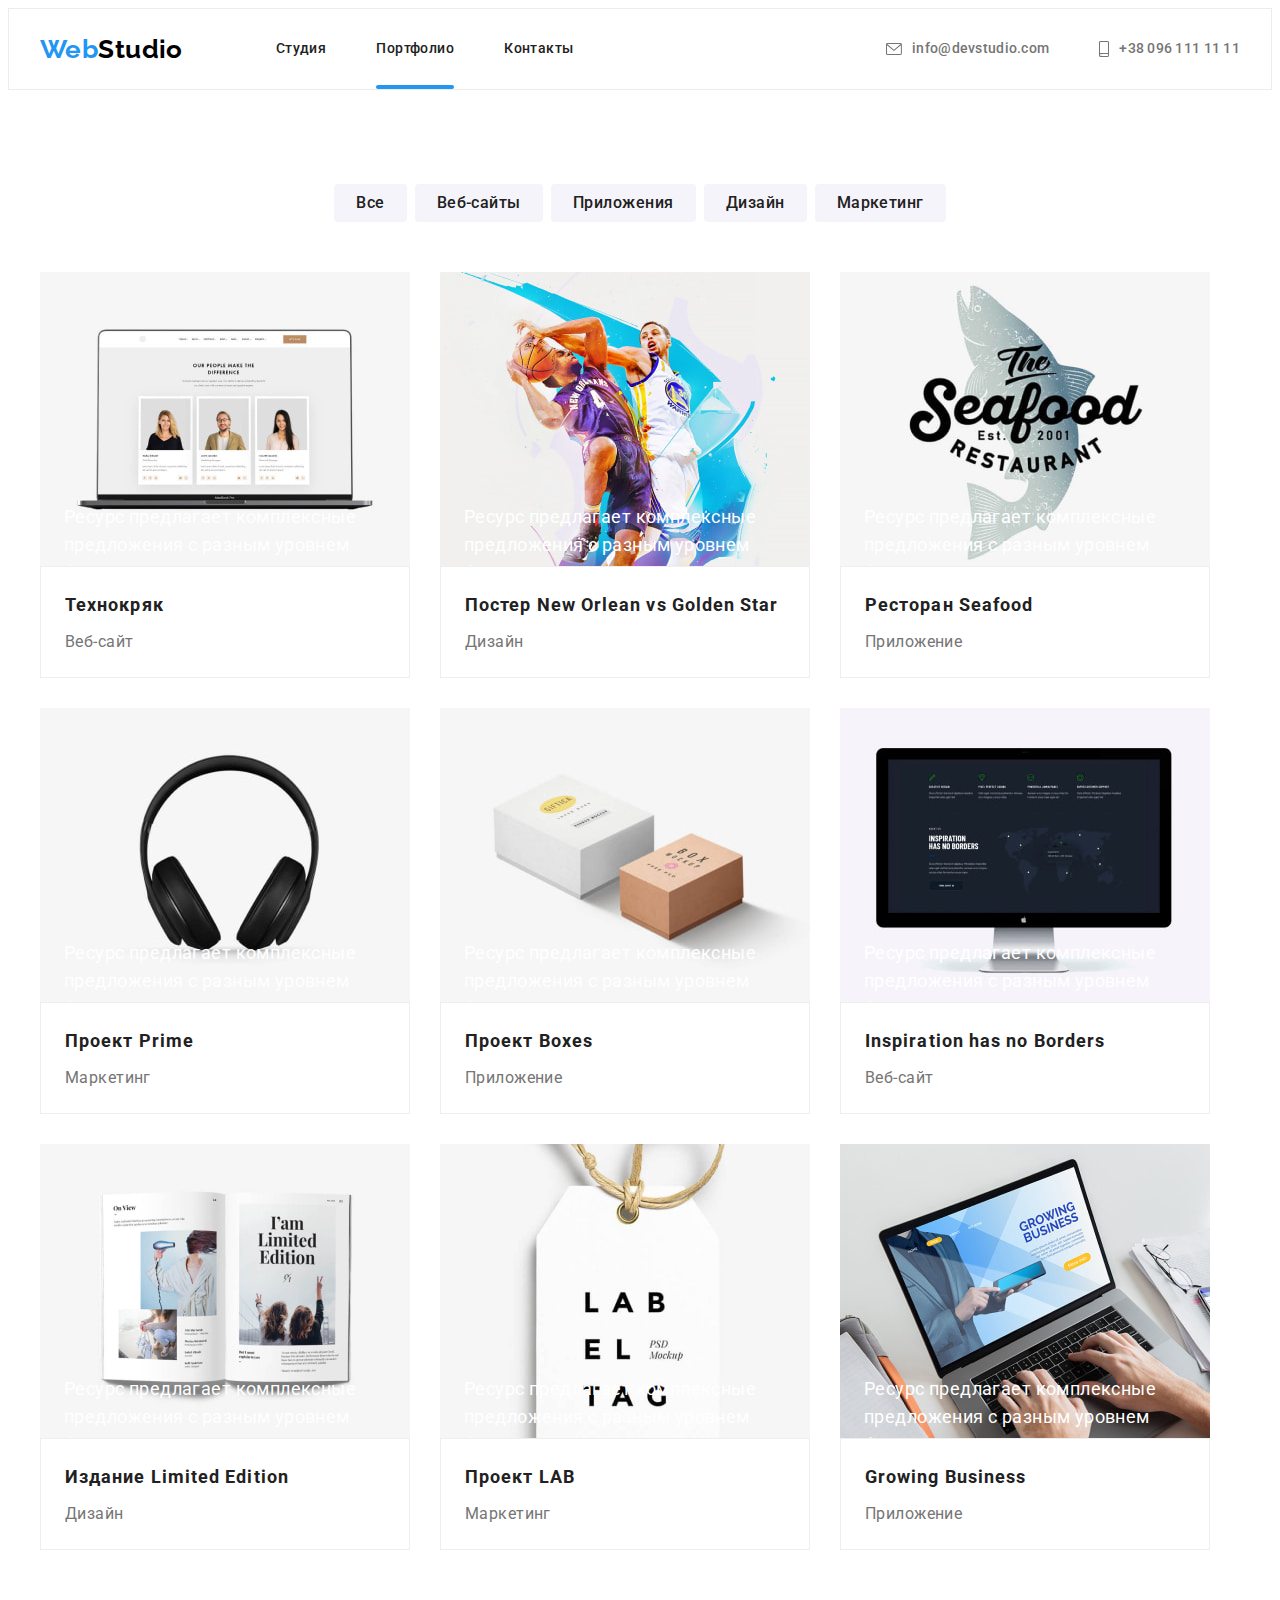
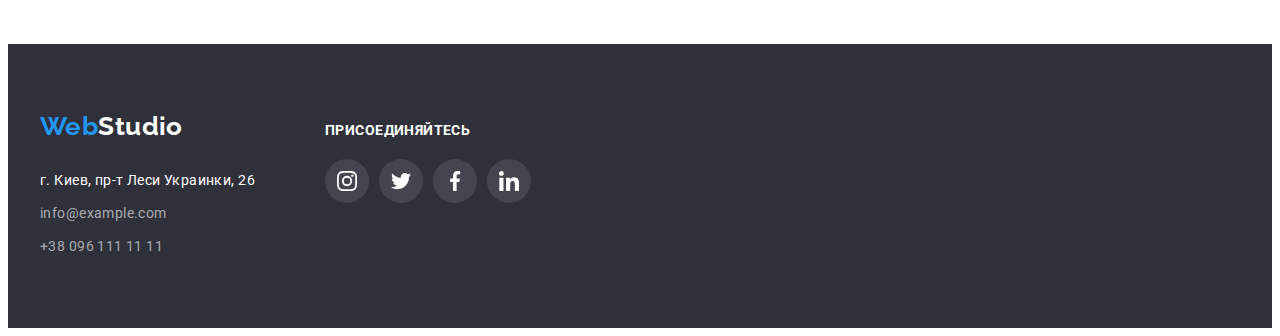
==== portfolio.html @ 394c17fc "Initial commit" ====
<!DOCTYPE html>
<html lang="ru">

<head>
    <meta charset="UTF-8">
    <meta http-equiv="X-UA-Compatible" content="IE=edge">
    <meta name="viewport" content="width=device-width, initial-scale=1.0">
    <title>Портфолио</title>

    <!--Projects fonts-->

    <link rel="preconnect" href="https://fonts.googleapis.com">
    <link rel="preconnect" href="https://fonts.gstatic.com" crossorigin>
    <link href="https://fonts.googleapis.com/css2?family=Raleway:wght@700&family=Roboto:wght@400;500;700;900&display=swap"
        rel="stylesheet">

    <!--Normalize-->

    <link rel="stylesheet" href="https://cdnjs.cloudflare.com/ajax/libs/modern-normalize/1.1.0/modern-normalize.min.css"
        integrity="sha512-wpPYUAdjBVSE4KJnH1VR1HeZfpl1ub8YT/NKx4PuQ5NmX2tKuGu6U/JRp5y+Y8XG2tV+wKQpNHVUX03MfMFn9Q=="
        crossorigin="anonymous" referrerpolicy="no-referrer" />

        <!--Custom styles-->

    <link rel="stylesheet" href="./css/styles.css">
</head>
<body>

<!--Шапка сайта-->

<header class="header">
    <div class="container header-container">
    <a class="logo" href="./index.html" lang="en"><span class="accent">Web</span>Studio</a>
    <nav class="nav">
    <ul class="list">
        <li class="item" > <a class="link" href="./index.html" >Студия</a></li>
        <li class="item" > <a class="link current" href="#">Портфолио</a></li>
        <li class="item" > <a class="link" href="#">Контакты</a></li>
    </ul>
    </nav>
    <div class="contact">
    <ul class="list">
        <li class="item"><a class="link current" href="mailto:info@devstudio.com"><svg class="icon" width="16" height="12">
                    <use href="./images/sprite.svg#envelope"></use>
                </svg>info@devstudio.com</a></li>
        <li class="item"><a class="link" href="tel:+380961111111 "><svg class="icon" width="10" height="16">
                    <use href="./images/sprite.svg#smartphone"></use>
                </svg>+38 096 111 11 11</a>
        </li>
    </ul>
    </div>
    </div>
  </header>

<main>

<section class="works section">
    <div class="container">
        <h1 class="visually-hidden">Наши работы</h1>
        <ul class="filter">
            <li class="item"><button class="btn" type="button">Все</button></li>
            <li class="item" ><button class="btn" type="button">Веб-сайты</button></li>
            <li class="item"><button class="btn" type="button">Приложения</button></li>
            <li class="item"><button class="btn" type="button">Дизайн</button></li>
            <li class="item"><button class="btn" type="button">Маркетинг</button></li>
        </ul>
    
        <h2 class="visually-hidden">Примеры работ</h2>
        <ul class="work list">
            <li class="item project">
                <a><div class="project-thumb">
                <img src="./images/projects/project-1.jpg" 
                alt="Фото трех сотрудников" 
                width="370" height="294">
                <div class="project-overlay">
                <div class="project-text">
                    <p>Ресурс предлагает комплексные предложения с разным 
                    уровнем функционала и сервисов. Все это позволит 
                    посетителю получить исчерпывающие сведения
                     о компании или частном лице.</p>
                </div>
                </div>
                </div>
                <div class="card">
                    <h3 class="title">Технокряк</h3>
                    <p class="text" lang="en">Веб-сайт</p>
                </div>
                 </a>
                 </li>
            <li class="item project">
                <a><div class="project-thumb">
                    <img src="./images/projects/project-2.jpg" 
                    alt="Постер два футболиста" 
                    width="370" height="294">
                <div class="project-overlay">
                    <div class="project-text">
                        <p>Ресурс предлагает комплексные предложения с разным
                            уровнем функционала и сервисов. Все это позволит
                            посетителю получить исчерпывающие сведения
                            о компании или частном лице.</p>
                </div>
                </div>
                </div>
                    <div class="card" >
                    <h3 class="title">Постер <span lang="en">New Orlean vs Golden Star</span></h3>
                    <p class="text">Дизайн</p>
                </div>
            </a>
            </li>
            <li class="item project" >
                <a> <div class="project-thumb">
                    <img src="./images/projects/project-3.jpg" alt="Название ресторана на рыбе" width="370" height="294">
                <div class="project-overlay">
                    <div class="project-text">
                        <p>Ресурс предлагает комплексные предложения с разным
                            уровнем функционала и сервисов. Все это позволит
                            посетителю получить исчерпывающие сведения
                            о компании или частном лице.</p>
                    </div>
                </div>
                </div>
                <div class="card">
                    <h3 class="title">Ресторан <span lang="en">Seafood</span></h3>
                    <p class="text">Приложение</p>
                </div>
                </a>
            </li>
            <li class="item project" >
                <a> <div class="project-thumb">
                    <img src="./images/projects/project-4.jpg" alt="Наушники" width="370" height="294">
                <div class="project-overlay">
                    <div class="project-text">
                        <p>Ресурс предлагает комплексные предложения с разным
                            уровнем функционала и сервисов. Все это позволит
                            посетителю получить исчерпывающие сведения
                            о компании или частном лице.</p>
                    </div>
                </div>
                </div>
                    <div class="card">
                    <h3 class="title">Проект <span lang="en">Prime</span></h3>
                    <p class="text">Маркетинг</p>
                </div>
                </a>
            </li>
            <li class="item project">
                <a> <div class="project-thumb">
                    <img src="./images/projects/project-5.jpg" alt="Две коробки" width="370" height="294">
                <div class="project-overlay">
                    <div class="project-text">
                        <p>Ресурс предлагает комплексные предложения с разным
                            уровнем функционала и сервисов. Все это позволит
                            посетителю получить исчерпывающие сведения
                            о компании или частном лице.</p>
                    </div>
                </div>
                </div>
                <div class="card">
                    <h3 class="title">Проект <span lang="en">Boxes</span></h3>
                    <p class="text">Приложение</p>
                </div>
                </a>
            </li>
        
            <li class="item project">
                <a> <div class="project-thumb">
                    <img src="./images/projects/project-6.jpg" alt="Монитор" width="370" height="294">
                <div class="project-overlay">
                    <div class="project-text">
                        <p>Ресурс предлагает комплексные предложения с разным
                            уровнем функционала и сервисов. Все это позволит
                            посетителю получить исчерпывающие сведения
                            о компании или частном лице.</p>
                    </div>
                </div>
                </div>
                <div class="card">
                    <h3 class="title" lang="en">Inspiration has no Borders</h3>
                    <p class="text">Веб-сайт</p>
                </div>
                </a>
            </li>
            <li class="item project">
                <a> <div class="project-thumb">
                    <img src="./images/projects/project-7.jpg" alt="Журнал" width="370" height="294">
                <div class="project-overlay">
                    <div class="project-text">
                        <p>Ресурс предлагает комплексные предложения с разным
                            уровнем функционала и сервисов. Все это позволит
                            посетителю получить исчерпывающие сведения
                            о компании или частном лице.</p>
                    </div>
                </div>
                </div>
                    <div class="card">
                    <h3 class="title">Издание <span lang="en">Limited Edition</span></h3>
                    <p class="text" lang="en">Дизайн</p>
                </div>
                </a>
            </li>
            <li class="item project">
                <a> <div class="project-thumb">
                    <img src="./images/projects/project-8.jpg" alt="Рекламная надпись" width="370" height="294">
                <div class="project-overlay">
                    <div class="project-text">
                        <p>Ресурс предлагает комплексные предложения с разным
                            уровнем функционала и сервисов. Все это позволит
                            посетителю получить исчерпывающие сведения
                            о компании или частном лице.</p>
                    </div>
                </div>
                </div>
                <div class="card">
                    <h3 class="title">Проект <span lang="en">LAB</span></h3>
                    <p class="text">Маркетинг</p>
                </div>
                </a>
            </li>
            <li class="item project">
                <a> <div class="project-thumb">
                    <img src="./images/projects/project-9.jpg" 
                    alt="Ноутбук" width="370" height="294">
                <div class="project-overlay">
                <div class="project-text">
                        <p>Ресурс предлагает комплексные предложения с разным
                            уровнем функционала и сервисов. Все это позволит
                            посетителю получить исчерпывающие сведения
                            о компании или частном лице.</p>
                </div>
                </div>
                </div>
                <div class="card">
                    <h3 class="title" lang="en">Growing Business</h3>
                    <p class="text">Приложение</p>
                </div>
                </a>
            </li>
        </ul>

</div>
</section>


</main>

<footer class="footer">
    <div class="container">
        <div class="adres">
            <a class="logo" href="./index.html" lang="en"><span class="logoaccent">Web</span>Studio</a>
            <ul class="list">
                <li class="item">
                    <p class="adres-item">г. Киев, пр-т Леси Украинки, 26</p>
                </li>
                <li class="item"><a class="link" href="mailto:info@example.com">info@example.com</a></li>
                <li class="item"><a class="link" href="tel:+380961111111 ">+38 096 111 11 11</a>
            </ul>
        </div>
        <div class="social-icon">
            <h3 class="title">Присоединяйтесь</h3>
            <ul class="socials list">
                <li class="socials-item">
                    <a class="socials-link link" href="" target="_blank" rel="noopener noreferrer"
                        aria-label="иконка Instagram">
                        <svg class="socials-icon" width="20" height="20">
                            <use href="images/sprite.svg#instagram"></use>
                        </svg>
                    </a>
                </li>
                <li class="socials-item">
                    <a class="socials-link link" href="" target="_blank" rel="noopener noreferrer"
                        aria-label="иконка Twitter">
                        <svg class="socials-icon" width="20" height="20">
                            <use href="./images/sprite.svg#twitter"></use>
                        </svg>
                    </a>
                </li>
                <li class="socials-item">
                    <a class="socials-link link" href="" target="_blank" rel="noopener noreferrer"
                        aria-label="иконка Facebook">
                        <svg class="socials-icon" width="20" height="20">
                            <use href="./images/sprite.svg#facebook"></use>
                        </svg>
                    </a>
                </li>
                <li class="socials-item">
                    <a class="socials-link link" href="" target="_blank" rel="noopener noreferrer"
                        aria-label="иконка Linkedin">
                        <svg class="socials-icon" width="20" height="20">
                            <use href="./images/sprite.svg#linkedin"></use>
                        </svg>
                    </a>
                </li>
            </ul>
        </div>
    </div>
</footer>
</body>
</html>
---- css/styles.css ----
:root {
--card-set-gap: 30px;
--member-shadow: 0px 1px 3px rgba(0, 0, 0, 0.12),
                0px 1px 1px rgba(0, 0, 0, 0.14),
                0px 2px 1px rgba(0, 0, 0, 0.2);
--card-shadow: 0px 1px 1px rgba(0, 0, 0, 0.12), 
                0px 4px 4px rgba(0, 0, 0, 0.06), 
                1px 4px 6px rgba(0, 0, 0, 0.16);
--filter-btn-shadow: 0px 3px 1px rgba(0, 0, 0, 0.1), 
                   0px 1px 2px rgba(0, 0, 0, 0.08), 
                   0px 2px 2px rgba(0, 0, 0, 0.12);
    
    /*font*/
    --main-font: 'Roboto', sans-serif;
    --secondary-font: 'Raleway', sans-serif;

    --header-border-cl: #ECECEC;

    /*text-colors*/
    --secondary-txt-cl: #212121;
    --main-txt-cl: #757575;
    --accent-txt-cl: #FFFF;
    --logo-cl: #000000;
    --accent-cl: #2196F3;
    --transparent-cl:rgba(255, 255, 255, 0.6);
    --icons-cl: #AFB1B8;
    --social-cl: #C4C4C4;

    /*background-colors*/
    --main-bg-cl: #FFFFFF;
    --secondary-bg-cl: #F5F4FA;
    --dark-bg-cl: #2F303A;
    --btn-bg-cl: #188CE8;
    --grey-bg-cl: #E5E5E5;
    --card-border-cl: #EEEEEE;
    --overlay-bg-cl: rgba(33, 150, 243, 0.9);

    /* grid items */
        --items: 4;


    /*animations*/
    --fast-anim: 250ms;
    --timing-function: cubic-bezier(0.4, 0, 0.2, 1);
        
    }

body {
    font-family: var(--main-font);
    font-size: 14px;
    line-height: 1.71;
    letter-spacing: 0.03em;
    color: var(--main-txt-cl);
}

.visually-hidden {
    position: absolute;
    white-space: nowrap;
    width: 1px;
    height: 1px;
    overflow: hidden;
    border: 0;
    padding: 0;
    clip: rect(0 0 0 0);
    clip-path: inset(50%);
    margin: -1px;
}

.container {
    /*outline: 1px solid red;*/
    width: 1200px;
    padding-left: 15px;
    padding-right: 15px;
    margin-left: auto;
    margin-right: auto;
}

h1,
h2,
h3,
h4,
h5,
h6,
p {
    margin: 0;
}


img{
    display: block;
    max-width: 100%;
    height: auto;
}

.section {
           padding-top: 94px;
           padding-bottom: 94px;
}


.link {
    text-decoration: none;
    color: currentColor;
    transition: background-color var(--fast-anim) var(--timing-function),
    color var(--fast-anim) var(--timing-function);
}

.list {
    list-style: none;
    padding: 0;
    margin: 0;
}

.btn {
    font-family: inherit;
    text-align: center;
    align-items: center;
    cursor: pointer;
    color: var(--secondary-txt-cl);
    transition: background-color var(--fast-anim) var(--timing-function),
    color var(--fast-anim) var(--timing-function);
    
}

    /*logo*/

.accent {
    color: var(--accent-cl);
}

/*
============================
| Header section
============================
*/

/*Logo*/

.header {
border: 1px solid var(--header-border-cl);
}
.header .container {
    display: flex;
    align-items: center; 
}

.header .logo,.footer .logo {
    font-family: 'Raleway', sans-serif;
    font-size: 26px;
    font-weight: bold;
    text-decoration: none;
    color: var(--logo-cl);
}

.header .logo {
    margin-right: 93px;
}

    /*Navigation*/

.nav .list{
    display: flex;
    align-items: center;
}

.nav .item{
    margin-right: 50px;

    color: var(--secondary-txt-cl);
    
    font-weight: 500;
    font-size: 14px;
    line-height: 1.14;
    text-decoration: none;
}

.nav .item:last-child {
    margin-right: 0;
}

.nav .link {
    position: relative;
    display: block;
    padding-top: 32px;
    padding-bottom: 32px;
}

.nav .link.current::after{
    position: absolute;
    bottom: 0;
    left: 0;
    content: '';
    display: block;
    width: 100%;
    height: 4px;
    border-radius: 2px;
    background-color: var(--accent-cl);
}

/*Studio header icons*/  

.contact .icon {
    margin-right: 10px;
    fill: currentColor;
}

.header .contact {
    margin-left: auto;   
}

.contact .list{
    display: flex;
    align-items: center;
    
}

.contact .item {
    display: block;
    font-weight: 500;
    font-size: 14px;
    line-height: 1.14;
    letter-spacing: 0.02em;
}

.contact .item:first-child {
    margin-right: 50px;
}

.contact .link {
padding-top: 32px;
padding-bottom: 32px;
display: flex;
align-items: center;
}

.nav .link:hover,
.nav .link:focus,
.contact .link:hover,
.contact .link:focus
 {
color: var(--accent-cl);
}

.nav .link:current,
.contact .link:current {
    color: var(--accent-cl);
}
/*
============================
| Hero section
============================
*/
.hero-container {
    padding-top: 200px;
    padding-bottom: 200px;
    max-width: 1600px;
    height: 600px;
    margin-left: auto;
    margin-right: auto;
    background-color: var(--social-cl);
    background-image: linear-gradient(to right, rgba(47, 48, 58, 0.4), rgba(47, 48, 58, 0.4)), url(../images/geroy-fon.jpg);
    background-repeat: no-repeat;
    background-position: center;
    background-size:cover ;
}

.hero .title { 
    padding-left: 452px;
    padding-right: 452px;
    margin-bottom: 30px;
    font-weight: 900;
    font-size: 44px;
    line-height: 1.36;
    text-align: center;
    color: var(--accent-txt-cl);
    letter-spacing: 0.06em;
    text-transform: uppercase;
}

.hero-btn {
display: block;
margin-top: 0;

margin-right: auto;
margin-left: auto;
padding: 10px 32px;

background-color: var(--accent-cl);
font-weight: 700;
font-size: 16px;
line-height: 1.88;
letter-spacing: 0.06em;
color: var(--accent-txt-cl);
border: 1px solid var(--btn-bg);
border-radius: 4px;
}

.hero-btn:hover,
.hero-btn:focus {
    color: var(--accent-txt-cl);
    background-color: var(--btn-bg-cl);
}

/**
  |============================
  | modal form
  |============================
*/
.backdrop{
    position: fixed;
    top: 0;
    left: 0;
    width: 100%;
    height: 100%;
    background-color: rgba(0, 0, 0, 0.3);
    transition: opacity var(--fast-anim), visibility var(--fast-anim);
}

.backdrop.is-hidden {
    opacity: 0;
    visibility: hidden;
    pointer-events: none;
}

.modal-wrapper{
    position: absolute;
    top: 50%;
    left: 50%;
    transform: translate(-50%,-50%);
    width: 528px;
    height: 581px;
    background-color: var(--main-bg-cl);
    transition: transform 300ms ease-in-out 200ms, opacity 300ms ease-in-out 200ms;
     
}

/* початковий стан елемента перед анімацією */
.backdrop.is-hidden .modal-wrapper {
    transform: translate(-50%, -50%) scale(0.4);
    opacity: 0;
}

/* кінцевий стан елемента після анімації */
.backdrop .modal-wrapper {
    transform: translate(-50%, -50%) scale(1);
    opacity: 1;
}

.modal-btn{
    position: absolute;
    padding: 0;
    display: flex;
    align-items: center;
    justify-content: center;
    top: 10px;
    right: 10px;
    width: 30px;
    height: 30px;
    border-radius: 50%;
    border:1px solid rgba(0, 0, 0, 0.1);
    cursor: pointer;
    background-color: transparent;
}

/*
============================
| Feature section
============================
*/

.feature .list {
    display: flex; 
    flex-wrap: wrap;
    gap: var(--card-set-gap);
  }

.feature .item {
    flex-basis: calc((100% - var(--card-set-gap) * (var(--items) - 1)) / var(--items));
}

.picture {
    background-color: var(--secondary-bg-cl);
    width: 270px;
    height: 120px;
    display: flex;
    align-items: center;
    justify-content: center;
    margin-bottom: 30px;
}

.feature .title {
margin-bottom: 10px;
color: var(--secondary-txt-cl);
font-weight: 700;
font-size: 14px;
line-height: 1.14;
text-transform: uppercase;
}

.feature p {
text-align: left;
}

/*
============================
| Gallery work section
============================
*/

.gallery {
    padding-top: 0;
}

.section-title {
    margin-bottom: 50px;
    font-weight: 700;
    font-size: 36px;
    line-height: 1.17;
    text-align: center;
    color: var(--secondary-txt-cl);
}

.gallery .list{
    display: flex;
    flex-wrap: wrap;
    gap: var(--card-set-gap);
}

.gallery-item {
    position: relative;
    overflow: hidden;
    --items:3;
    flex-basis: calc((100% - var(--card-set-gap) * (var(--items) - 1)) / var(--items));
}

.gallery-item::before {
position: absolute;
bottom: 0;
right: 0;
content: '';
display: flex;
align-items: center;
justify-content: center;
width: 100%;
height:70px;
background-color: rgba(47, 48, 58, 0.8);
}


.gallery-paragraph {
    position: absolute;
    bottom: 0;
    right: 0;
    padding-top: 27px;
    padding-bottom: 27px;
    padding-right: 82px;
    text-transform: uppercase;
    font-weight: 700;
    line-height: 1.14;
   
    color: var(--main-bg-cl);
}
   
/*
============================
| Team section
============================
*/

.team {
background-color: var(--secondary-bg-cl);
}

.team-list {
padding: 0;
margin: 0;
display: flex;
flex-wrap: wrap;
gap: var(--card-set-gap);
}

.team .item {
flex-basis: calc((100% - var(--card-set-gap) * (var(--items) - 1)) / var(--items));
}

.member .title {
margin-top: 30px;
margin-bottom: 10px;
color: var(--secondary-txt-cl);
font-weight: 500;
font-size: 16px;
line-height: 1.19;
text-align: center;
}

.member .text {
text-align: center;
font-size: 16px;
line-height: 1.19;
margin-bottom: 16px;
}

.team .member {
    background-color: var(--main-bg-cl);
    box-shadow: var(--member-shadow);
    border-radius: 0px 0px 4px 4px;
    overflow: hidden;
}

/* Social icons */

.socials {
    display: flex;
    justify-content: center;
    align-items: center;
    margin-bottom: 30px;
}

.socials-item:not(:last-child) {
    margin-right: 10px;
}

.socials-link {
    display: flex;
    align-items: center;
    justify-content: center;
    width: 44px;
    height: 44px;
    background-color: var(--main-bg-cl);
    color: var(--icons-cl);
    border-radius: 50%;
}

.socials-link:hover,
.socials-link:focus {
    color: var(--main-bg-cl);
    background-color: var(--accent-cl);
}

.socials-icon {
    fill: currentColor;
}

/* Clients icons */

.clients {
    
    padding: 0;
    display: flex;
    flex-wrap: wrap;
    gap: var(--card-set-gap);
}

.clients-item {
    --items: 6;
    flex-basis: calc((100% - var(--card-set-gap) * (var(--items) - 1)) / var(--items));
    
}

.clients-link {
    display: flex;
    align-items: center;
    justify-content: center;
    width: 170px;
    height: 92px;
    border: 1px solid var(--icons-cl);
    border-radius: 4px;
    transition: border-color var(--fast-anim) var(--timing-function);
    
}
   
.clients-link:hover {
    border-color: var(--accent-cl);
}

.clients-icon {
   fill: var(--icons-cl);
   transition: fill var(--fast-anim) var(--timing-function);
}


.clients-link:hover .clients-icon,
.clients-link:focus .clients-icon
{
    fill: var(--accent-cl);
}

/*============================
| Portfolio page
============================
*/

/*Portfolio filter button*/

.filter{
    list-style: none;
    margin: 0;
    margin-bottom: 50px;
    padding: 0;
    display: flex;
    align-items: center;
    justify-content: center;
}

.filter .item {
margin-right: 8px;
}

.filter .item:last-child {
    margin-right: 0;}

.filter .item:hover,
.filter .item:focus {
    box-shadow: var(--filter-btn-shadow);
}

.filter .btn {
    padding: 6px 22px;
    border: none;
    border-radius: 4px;
    background-color: var(--secondary-bg-cl);
    font-weight: 500;
    font-size: 16px;
    line-height: 1.62;
    font-family: 'Roboto';
    font-style: normal;
    font-weight: 500;
    font-size: 16px;
    line-height: 26px;
    text-align: center;
    letter-spacing: 0.03em;
    color: #212121;
}

.filter .btn:hover,
.filter .btn:focus {
    color: var(--accent-txt-cl);
    background-color: var(--accent-cl);
}

    /*Ourwork*/


.work {
    padding: 0;
    margin: 0;
    list-style: none;
        display: flex;
    flex-wrap: wrap;
    gap: var(--card-set-gap);
}

.work.item {
    --items: 9;
    flex-basis: calc((100% - var(--card-set-gap) * (var(--items) - 1)) / var(--items));
}

.project-thumb {
    position: relative;
    overflow: hidden;
}

.project-overlay {
    position: absolute;
    top: 0;
    left: 0;
    width: 100%;
    height: 100%;
    background: var(--overlay-bg-cl);
    transform: translateY(100%);
    transition: transform var(--fast-anim) var(--timing-function);
}

.project:hover .project-overlay{
    transform: translateY(0);
}

.project-text {
position: absolute;
bottom: 0;
padding: 63px 24px;
width: 100%;
height: 100%;
font-weight: 400;
font-size: 18px;
line-height: 1.56;
color: var(--main-bg-cl);
}

.work .item:hover,
.work .item:focus {
box-shadow: var(--card-shadow);
}

.card {
    padding: 20px 24px;
    border: 1px solid var(--card-border-cl);
}

.card .title {
    margin-bottom: 4px;

    color: var(--secondary-txt-cl);
    font-weight: 700;
    font-size: 18px;
    line-height: 2;
    letter-spacing: 0.06em;
}

.card .text {
    font-size: 16px;
    line-height:1.88;
}

/*
============================
| Footer section
============================
*/

.footer{
    background-color: var(--dark-bg-cl);
    color: var(--accent-txt-cl);
    padding-top: 60px;
    padding-bottom: 60px;
}

.footer .container{
    display: flex;
    justify-content: flex-start;
    align-items: baseline;
}

.adres .list{
margin-top: 20px;
}

.footer .logo {
color: var(--accent-txt-cl);
}

.logoaccent{
color: var(--accent-cl)
}

.adres-item {
    color: var(--main-bg-cl);
    margin-bottom: 9px;
    transition: color var(--fast-anim) var(--timing-function);
}
.adres .item {
margin-bottom: 9px;
color: var(--transparent-cl);
}

.footer .item:hover,
.footer .item:focus {
    color: var(--accent-cl);
}

.adres-item:hover,
.adres-item:focus {
    color: var(--accent-cl);
}

.social-icon{
 margin-left: 70px;   
}

.social-icon .title{

    margin-bottom: 20px;
    text-align: left;
    text-transform: uppercase;
    font-weight: 700;
    font-size: 14px;
    line-height: 1.14;
}

.social-icon .link {
    background-color: rgba(255, 255, 255, 0.1);
    color: var(--main-bg-cl);
}

.social-icon .link:hover,
.social-icon .link:focus {
    background-color: var(--accent-cl);
}
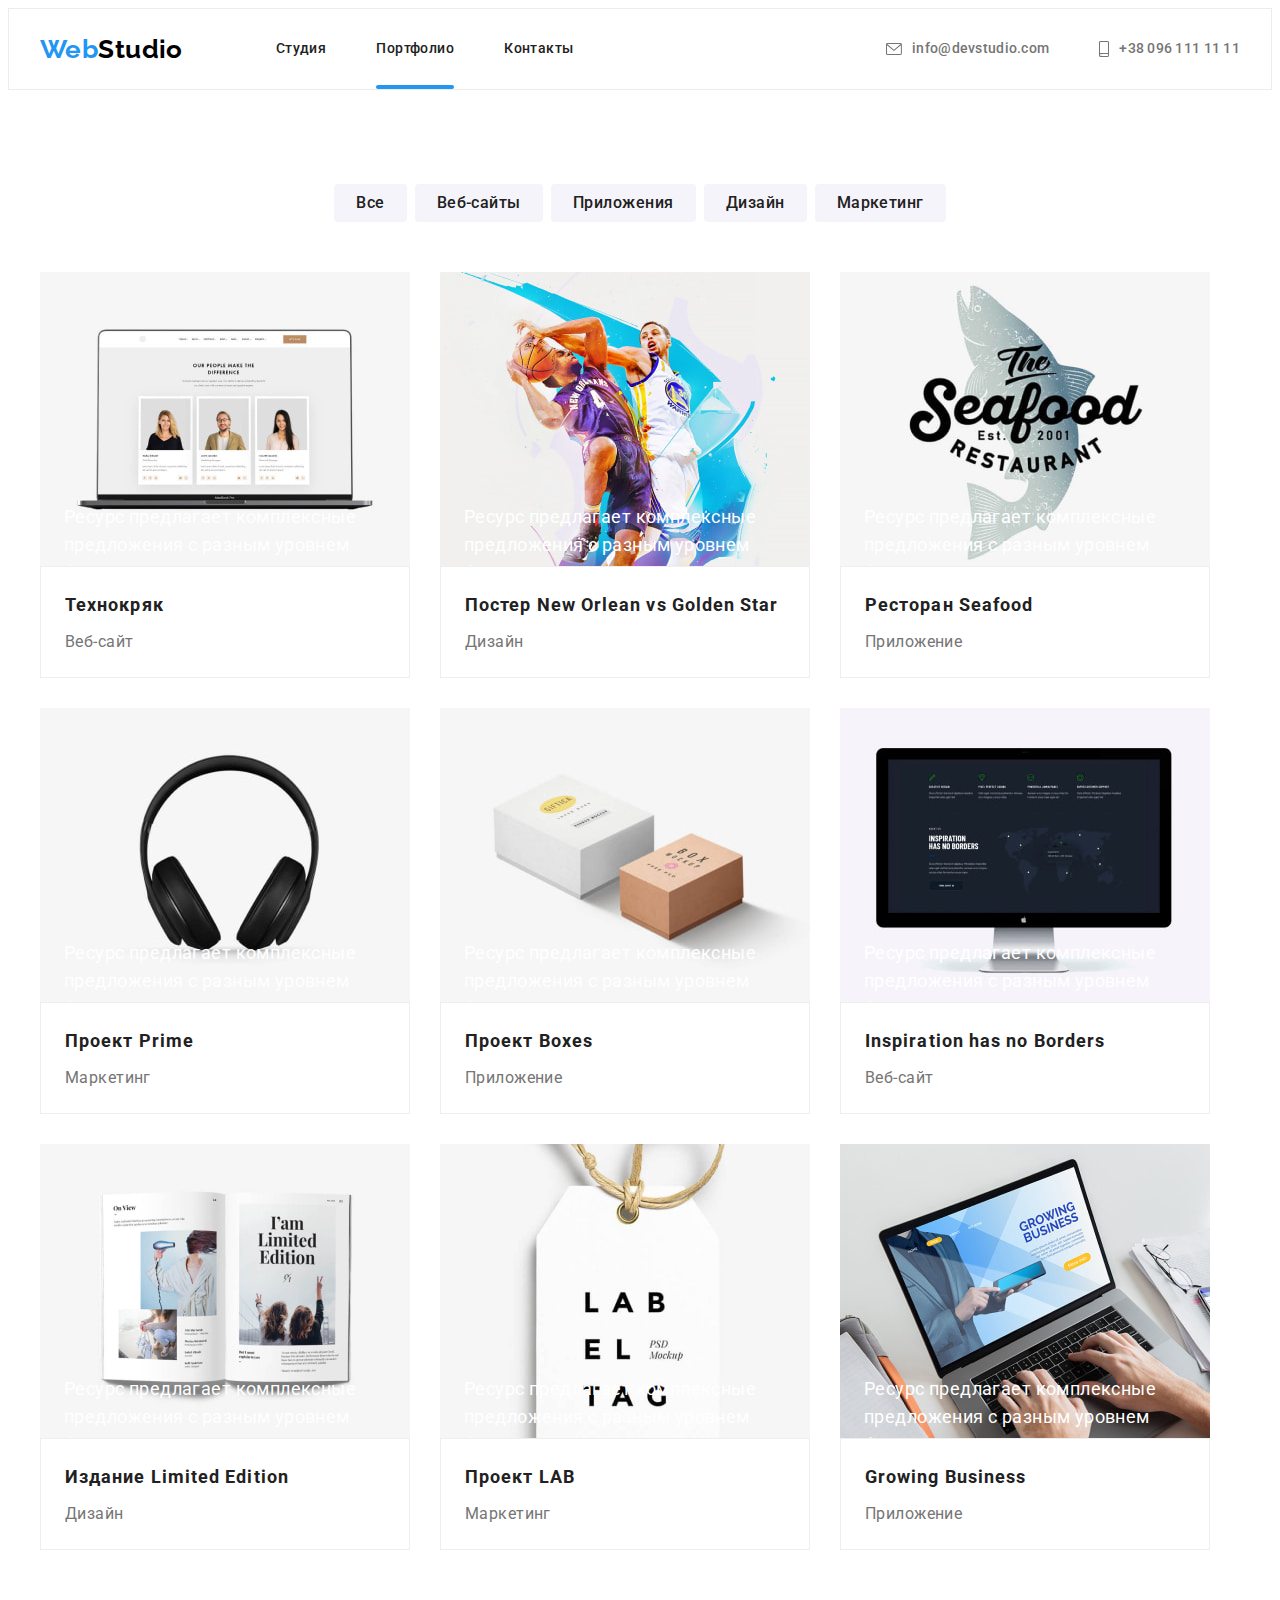
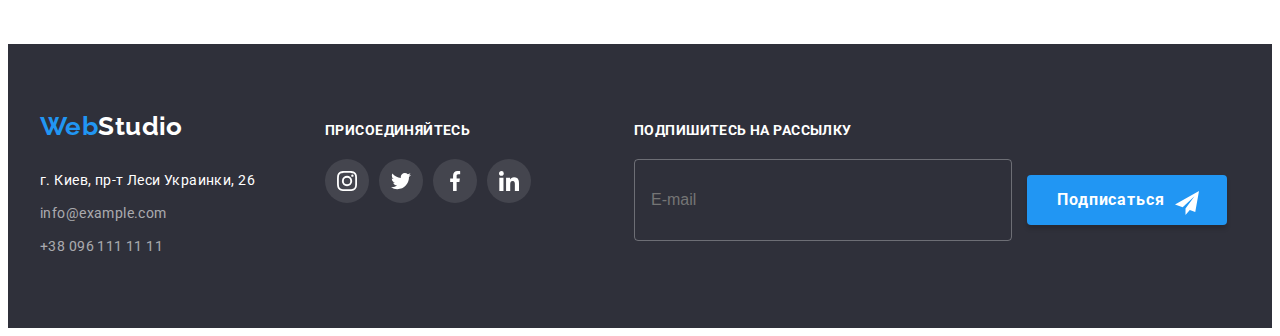
==== commit ea875130: "finished hw6" ====
--- a/portfolio.html
+++ b/portfolio.html
@@ -292,6 +292,22 @@
                 </li>
             </ul>
         </div>
+
+<!--Подписка на рассылку-->
+
+<div class="subscribe">
+    <h3 class="title">Подпишитесь на рассылку</h3>
+    <form class="subscribe-form" name="subscribe-form">
+        <input class="form-input" type="email" name="mail" id="mail" placeholder="E-mail">
+        <button class="btn" type="submit"><span>Подписаться</span><svg class="form-subscribe-icon" width="24"
+                height="24">
+                <use href="./images/icons.svg#icon-send"></use>
+            </svg>
+        </button>
+    </form>
+
+</div>
+
     </div>
 </footer>
 </body>
--- a/css/styles.css
+++ b/css/styles.css
@@ -326,12 +326,12 @@
     position: absolute;
     top: 50%;
     left: 50%;
+    padding: 40px;
+
     transform: translate(-50%,-50%);
     width: 528px;
-    height: 581px;
     background-color: var(--main-bg-cl);
     transition: transform 300ms ease-in-out 200ms, opacity 300ms ease-in-out 200ms;
-     
 }
 
 /* початковий стан елемента перед анімацією */
@@ -346,7 +346,7 @@
     opacity: 1;
 }
 
-.modal-btn{
+.modal-btn {
     position: absolute;
     padding: 0;
     display: flex;
@@ -360,6 +360,265 @@
     border:1px solid rgba(0, 0, 0, 0.1);
     cursor: pointer;
     background-color: transparent;
+    transition: fill var(--fast-anim) var(--timing-function);
+}
+
+.modal-btn:hover {
+fill: var(--accent-cl)
+}
+
+/* modal form */
+
+.form-title {
+    display: block;
+    font-weight: 700;
+    font-size: 20px;
+    line-height: 1.15;
+    text-align: center;
+    color: var(--secondary-txt-cl);
+    margin-bottom: 12px;
+}
+
+.form-modal-group,
+.form-message-group
+.form-pay-type,
+.form-policy-group {
+    display: block;
+    margin-bottom: 10px;
+}
+
+.form-modal-group {
+    position: relative;
+}
+
+.form-modal-label {
+    position: relative;
+    display: inline-block;
+    font-size: 14px;
+}
+
+.form-modal-label:before {
+    content: "\002A";
+    position: absolute;
+    top: 0;
+    right: -12px;
+    color: var(--accent-txt-cl);
+}
+
+.form-modal-input {
+    width: 100%;
+    padding: 12px 40px;
+
+    border-radius: 4px;
+    border: 1px solid rgba(33, 33, 33, 0.2);
+    outline: transparent;
+    transition: fill var(--fast-anim) var(--timing-function), 
+    border var(--fast-anim) var(--timing-function);
+}
+
+.form-modal-icon {
+    position: absolute;
+    bottom: 12px;
+    left: 10px;
+
+    fill: var(--secondary-txt-cl);
+    transition: fill var(--fast-anim) 
+    var(--timing-function);
+}
+
+.form-modal-input:valid:not(:placeholder-shown)~.form-modal-icon {
+    fill: #69e883;
+}
+
+.form-modal-input:focus~.form-modal-icon {
+    fill: var(--accent-cl);
+}
+
+.form-modal-input:focus
+
+{    border: 1px solid var(--accent-cl);
+    }
+
+ .form-modal-icon:focus .form-modal-input
+ {
+     fill: var(--accent-cl);
+ }
+
+.form-modal-input:invalid:not(:placeholder-shown)~.form-modal-icon {
+    fill: #e22f37;
+}
+
+.warning,
+.error {
+    position: absolute;
+    bottom: -22px;
+    left: 10px;
+
+    width: 90%;
+    display: flex;
+    align-items: center;
+    justify-content: center;
+
+    font-size: 10px;
+    letter-spacing: -0.6em;
+    opacity: 0;
+    transition: 400ms ease-out 100ms;
+}
+
+.error {
+    color: #e22f37;
+}
+
+.warning {
+    color: #ffc039;
+}
+
+.form-modal-input:focus~.warning,
+.form-modal-input:focus~.warning-icon {
+    letter-spacing: 0.01em;
+    opacity: 1;
+    transform: scale(1);
+    
+}
+
+.form-modal-input:not(:placeholder-shown)~.warning,
+.form-modal-input:not(:placeholder-shown)~.warning-icon {
+    opacity: 0;
+}
+
+.form-modal-input:invalid:not(:placeholder-shown) {
+    border-color: #e22f37;
+}
+
+.form-modal-input:valid:not(:placeholder-shown) {
+    border-color: #69e883;
+}
+
+.form-modal-input:invalid:not(:placeholder-shown)~.error,
+.form-modal-input:invalid:not(:placeholder-shown)~.error-icon {
+    letter-spacing: 0.01em;
+    opacity: 1;
+    transform: scale(1);
+}
+
+.warning-icon,
+.error-icon {
+    position: absolute;
+    right: 10px;
+    bottom: 12px;
+    display: inline-flex;
+    fill: currentColor;
+    opacity: 0;
+    transform: scale(0.3);
+
+    transition: opacity 300ms ease-in-out 100ms, transform 300ms ease-in-out 100ms;
+}
+
+.error-icon {
+    fill: #e22f37;
+}
+
+.warning-icon {
+    fill: #ffc039;
+}
+
+.form-message {
+    width: 100%;
+    padding: 12px 16px;
+    
+    outline: transparent;
+    resize: none;
+
+    border-radius: 4px;
+    border: 1px solid rgba(33, 33, 33, 0.2);
+
+    font-size: 14px;
+    line-height: 1.14;
+    letter-spacing: 0.01em;
+    
+    color: rgba(117, 117, 117, 0.5);
+
+    transition: border-color var(--fast-anim) 
+    var(--timing-function);
+}
+
+.form-message:focus
+ {
+    border: 1px solid var(--accent-cl);
+}
+
+/* checkbox style */
+
+.form-policy-group {
+    display: flex;
+    align-items: center;
+    justify-content: center;
+    margin-bottom: 30px;
+}
+
+.custom-checkbox {
+    width: 16px;
+    height: 15px;
+    margin-right: 8.38px;
+
+    display: flex;
+    align-items: center;
+    justify-content: center;
+
+    border-radius: 4px;
+    outline: 2px solid var(--secondary-txt-cl);
+    outline-offset: -2px;
+    
+
+    transition: background-color var(--fast-anim) 
+    var(--timing-function);
+}
+
+.checkbox:checked+.custom-checkbox {
+    background-color: var(--accent-cl);
+    outline: none;
+}
+
+.custom-checkbox-icon {
+    fill: var(--main-bg-cl);
+    opacity: 0;
+    transition: opacity var(--fast-anim) 
+    var(--timing-function);
+}
+
+.checkbox:checked+.custom-checkbox
+ .custom-checkbox-icon {
+    opacity: 1;
+}
+
+.form-policy-desc {
+    font-size: 14px;
+    line-height: 1.71;
+}
+
+.form-policy-link {
+    color: var(--accent-cl);
+}
+
+.submit-btn {
+display: block;
+margin: 0 auto;
+
+padding: 10px 56px 10px 55px;
+width: 200px;
+height: 50px;
+background: var(--accent-cl);
+ 
+box-shadow: 0px 4px 4px rgba(0, 0, 0, 0.15);
+border-radius: 4px;
+border: none;
+
+font-weight: 700;
+font-size: 16px;
+line-height: 1.88;
+letter-spacing: 0.06em;
+
+color: var(--main-bg-cl);
 }
 
 /*
@@ -733,6 +992,7 @@
 
 .adres .list{
 margin-top: 20px;
+
 }
 
 .footer .logo {
@@ -764,11 +1024,13 @@
 }
 
 .social-icon{
- margin-left: 70px;   
-}
-
-.social-icon .title{
-
+ margin-left: 70px;  
+ margin-right: 10px; 
+}
+
+.social-icon .title,
+.subscribe .title
+{
     margin-bottom: 20px;
     text-align: left;
     text-transform: uppercase;
@@ -787,3 +1049,56 @@
     background-color: var(--accent-cl);
 }
 
+.subscribe {
+   margin-left: 93px;
+}
+
+.subscribe .btn {
+position: relative;
+    margin: 0 auto;
+
+    padding: 10px 62px 10px 29px;
+    width: 200px;
+    height: 50px;
+    background: var(--accent-cl);
+
+    box-shadow: 0px 4px 4px rgba(0, 0, 0, 0.15);
+    border-radius: 4px;
+    border: none;
+
+    font-weight: 700;
+    font-size: 16px;
+    line-height: 1.88;
+    letter-spacing: 0.06em;
+
+    color: var(--main-bg-cl);
+}
+ .form-input {
+     margin-right: 12px;
+     padding-top: 15px;
+     padding-bottom: 15px;
+     padding-left: 16px;
+     width: 358px;
+     height: 50px;
+    border: 1px solid rgba(255, 255, 255, 0.3);
+    /*filter: drop-shadow(0px 4px 4px rgba(0, 0, 0, 0.15));*/
+    border-radius: 4px;
+    font-size: 16px;
+    line-height: 1.25;
+
+    color: rgba(255, 255, 255, 0.6);
+    background-color: transparent;
+ }
+
+.form-subscribe-icon {
+
+    display:inline-block;
+    position: absolute;
+    bottom: 10px;
+    right: 28px;
+    
+    fill: var(--main-bg-cl);
+}
+
+
+
